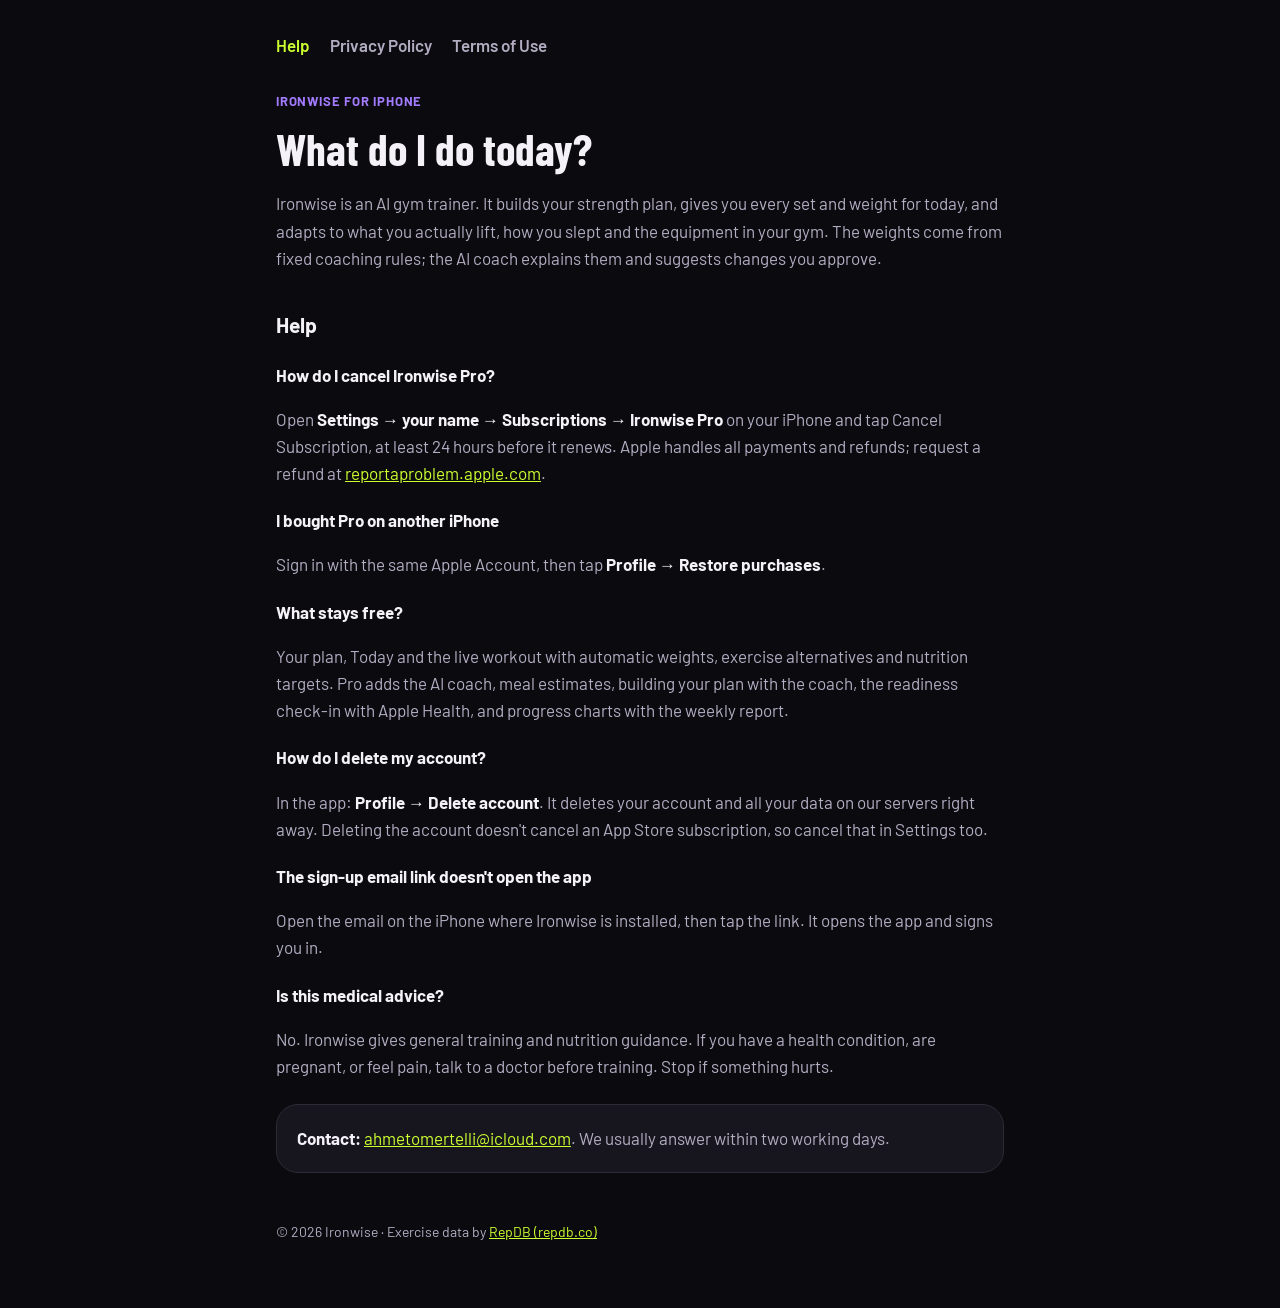
==== index.html @ 64aba64e "Ironwise website: Help, Privacy Policy, Terms of Use" ====
<!doctype html>
<html lang="en">
<head>
<meta charset="utf-8">
<meta name="viewport" content="width=device-width, initial-scale=1">
<meta name="color-scheme" content="dark">
<link rel="preconnect" href="https://fonts.googleapis.com">
<link href="https://fonts.googleapis.com/css2?family=Barlow:wght@400;600;700&family=Barlow+Condensed:wght@700&display=swap" rel="stylesheet">
<link rel="stylesheet" href="style.css">
<title>Ironwise – Help</title>
<meta name="description" content="Ironwise, the AI gym trainer for iPhone: help, subscription questions and contact.">
</head>
<body><main>
<nav><a href="./" aria-current="page">Help</a><a href="privacy/">Privacy Policy</a><a href="terms/">Terms of Use</a></nav>
<p class="eyebrow">Ironwise for iPhone</p>
<h1>What do I do today?</h1>
<p>Ironwise is an AI gym trainer. It builds your strength plan, gives you every set and weight for today, and adapts to what you actually lift, how you slept and the equipment in your gym. The weights come from fixed coaching rules; the AI coach explains them and suggests changes you approve.</p>

<h2>Help</h2>
<h3>How do I cancel Ironwise Pro?</h3>
<p>Open <strong>Settings → your name → Subscriptions → Ironwise Pro</strong> on your iPhone and tap Cancel Subscription, at least 24 hours before it renews. Apple handles all payments and refunds; request a refund at <a href="https://reportaproblem.apple.com">reportaproblem.apple.com</a>.</p>
<h3>I bought Pro on another iPhone</h3>
<p>Sign in with the same Apple Account, then tap <strong>Profile → Restore purchases</strong>.</p>
<h3>What stays free?</h3>
<p>Your plan, Today and the live workout with automatic weights, exercise alternatives and nutrition targets. Pro adds the AI coach, meal estimates, building your plan with the coach, the readiness check-in with Apple Health, and progress charts with the weekly report.</p>
<h3>How do I delete my account?</h3>
<p>In the app: <strong>Profile → Delete account</strong>. It deletes your account and all your data on our servers right away. Deleting the account doesn't cancel an App Store subscription, so cancel that in Settings too.</p>
<h3>The sign-up email link doesn't open the app</h3>
<p>Open the email on the iPhone where Ironwise is installed, then tap the link. It opens the app and signs you in.</p>
<h3>Is this medical advice?</h3>
<p>No. Ironwise gives general training and nutrition guidance. If you have a health condition, are pregnant, or feel pain, talk to a doctor before training. Stop if something hurts.</p>

<div class="card"><p><strong>Contact:</strong> <a href="mailto:ahmetomertelli@icloud.com">ahmetomertelli@icloud.com</a>. We usually answer within two working days.</p></div>
<footer>© 2026 Ironwise · Exercise data by <a href="https://repdb.co">RepDB (repdb.co)</a></footer>
</main></body>
</html>
---- style.css ----
:root {
  --bg: #0B0A0F; --surface: #17151E; --stroke: #2E2A38;
  --text: #F4F2F8; --text2: #B3ADC2; --accent: #CCFF30; --coach: #A27BFF;
}
* { box-sizing: border-box; }
body {
  margin: 0; background: var(--bg); color: var(--text);
  font: 17px/1.6 "Barlow", -apple-system, BlinkMacSystemFont, "Segoe UI", sans-serif;
}
main { max-width: 760px; margin: 0 auto; padding: 32px 16px 64px; }
nav { display: flex; flex-wrap: wrap; gap: 4px 20px; margin-bottom: 32px; }
nav a { color: var(--text2); text-decoration: none; font-weight: 600; }
nav a[aria-current="page"] { color: var(--accent); }
h1 { font-family: "Barlow Condensed", "Barlow", sans-serif; font-size: 44px; line-height: 1.1; margin: 0 0 8px; }
h2 { font-size: 21px; margin: 36px 0 8px; }
h3 { font-size: 17px; margin: 20px 0 4px; }
p, li { color: var(--text2); }
strong { color: var(--text); }
a { color: var(--accent); }
.eyebrow { color: var(--coach); font-weight: 700; font-size: 13px; letter-spacing: .8px; text-transform: uppercase; }
.updated { color: var(--text2); font-size: 15px; }
.card { background: var(--surface); border: 1px solid var(--stroke); border-radius: 22px; padding: 20px; margin: 24px 0; }
.card p { margin: 0; }
footer { margin-top: 48px; color: var(--text2); font-size: 14px; }
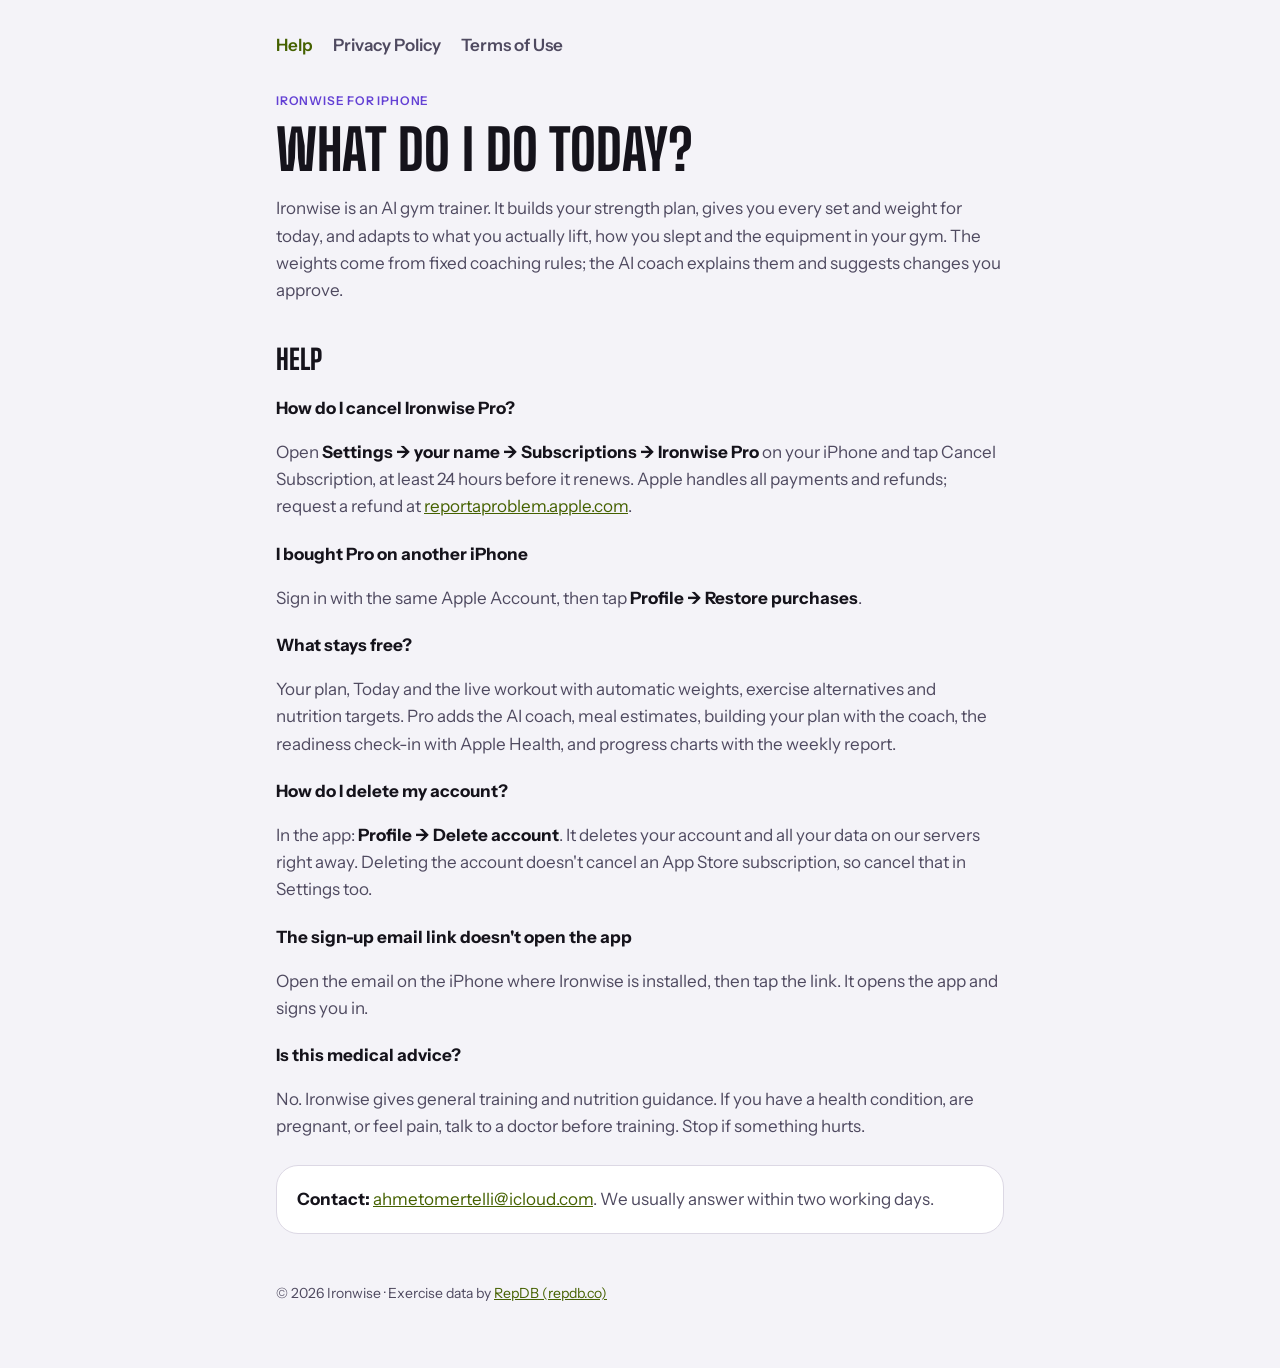
==== commit a76a8e0e: "Ironwise 1.4: new look (dark and light) and the Apple Watch in the privacy policy" ====
--- a/index.html
+++ b/index.html
@@ -3,9 +3,9 @@
 <head>
 <meta charset="utf-8">
 <meta name="viewport" content="width=device-width, initial-scale=1">
-<meta name="color-scheme" content="dark">
+<meta name="color-scheme" content="dark light">
 <link rel="preconnect" href="https://fonts.googleapis.com">
-<link href="https://fonts.googleapis.com/css2?family=Barlow:wght@400;600;700&family=Barlow+Condensed:wght@700&display=swap" rel="stylesheet">
+<link href="https://fonts.googleapis.com/css2?family=Big+Shoulders+Display:wght@800&family=Instrument+Sans:wght@400;600;700&display=swap" rel="stylesheet">
 <link rel="stylesheet" href="style.css">
 <title>Ironwise – Help</title>
 <meta name="description" content="Ironwise, the AI gym trainer for iPhone: help, subscription questions and contact.">
--- a/style.css
+++ b/style.css
@@ -1,24 +1,36 @@
+/* The app's mix design (docs/decisions.md §54): Big Shoulders Display capitals for titles, Instrument Sans for text,
+   flat cards; dark by default, light when the device is light. */
 :root {
-  --bg: #0B0A0F; --surface: #17151E; --stroke: #2E2A38;
+  --bg: #0B0A0F; --surface: #17151E; --stroke: #2E2A38; --card-stroke: transparent;
   --text: #F4F2F8; --text2: #B3ADC2; --accent: #CCFF30; --coach: #A27BFF;
+  color-scheme: dark;
+}
+@media (prefers-color-scheme: light) {
+  :root {
+    --bg: #F4F3F8; --surface: #FFFFFF; --stroke: #DCD8E4; --card-stroke: #DCD8E4;
+    --text: #15131B; --text2: #4F4A60; --accent: #456100; --coach: #6340D4;
+    color-scheme: light;
+  }
 }
 * { box-sizing: border-box; }
 body {
   margin: 0; background: var(--bg); color: var(--text);
-  font: 17px/1.6 "Barlow", -apple-system, BlinkMacSystemFont, "Segoe UI", sans-serif;
+  font: 17px/1.6 "Instrument Sans", -apple-system, BlinkMacSystemFont, "Segoe UI", sans-serif;
 }
 main { max-width: 760px; margin: 0 auto; padding: 32px 16px 64px; }
 nav { display: flex; flex-wrap: wrap; gap: 4px 20px; margin-bottom: 32px; }
 nav a { color: var(--text2); text-decoration: none; font-weight: 600; }
 nav a[aria-current="page"] { color: var(--accent); }
-h1 { font-family: "Barlow Condensed", "Barlow", sans-serif; font-size: 44px; line-height: 1.1; margin: 0 0 8px; }
-h2 { font-size: 21px; margin: 36px 0 8px; }
+h1 { font-family: "Big Shoulders Display", "Arial Narrow", sans-serif; font-weight: 800; font-size: 56px; line-height: 1;
+  text-transform: uppercase; margin: 0 0 10px; }
+h2 { font-family: "Big Shoulders Display", "Arial Narrow", sans-serif; font-weight: 800; font-size: 28px; line-height: 1.1;
+  text-transform: uppercase; margin: 40px 0 8px; }
 h3 { font-size: 17px; margin: 20px 0 4px; }
 p, li { color: var(--text2); }
 strong { color: var(--text); }
 a { color: var(--accent); }
-.eyebrow { color: var(--coach); font-weight: 700; font-size: 13px; letter-spacing: .8px; text-transform: uppercase; }
+.eyebrow { color: var(--coach); font-weight: 600; font-size: 12px; letter-spacing: .8px; text-transform: uppercase; }
 .updated { color: var(--text2); font-size: 15px; }
-.card { background: var(--surface); border: 1px solid var(--stroke); border-radius: 22px; padding: 20px; margin: 24px 0; }
+.card { background: var(--surface); border: 1px solid var(--card-stroke); border-radius: 22px; padding: 20px; margin: 24px 0; }
 .card p { margin: 0; }
 footer { margin-top: 48px; color: var(--text2); font-size: 14px; }
